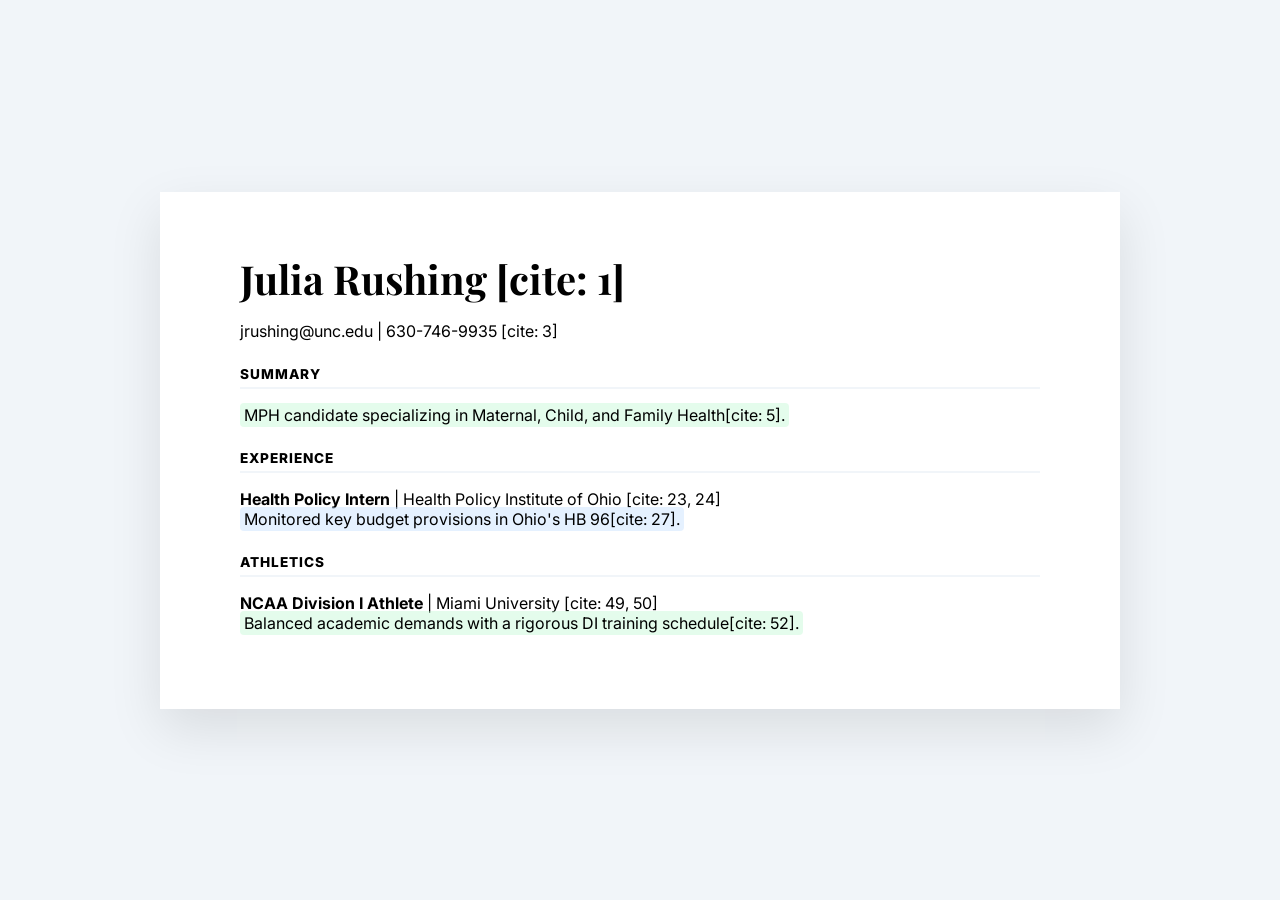
==== resume.html @ e6a3c58b "updates" ====
<!DOCTYPE html>
<html lang="en">
<head>
    <meta charset="UTF-8">
    <meta name="viewport" content="width=device-width, initial-scale=1.0">
    <title>Julia Rushing | Interactive Resume Tour</title>
    <link href="https://fonts.googleapis.com/css2?family=Inter:wght@400;600;800&family=Playfair+Display:wght@700&display=swap" rel="stylesheet">
    <style>
        :root {
            --bg: #f1f5f9;
            --text: #1e293b;
            --transition: all 0.5s cubic-bezier(0.16, 1, 0.3, 1);
        }

        body {
            font-family: 'Inter', sans-serif;
            background: var(--bg);
            margin: 0;
            display: flex;
            justify-content: center;
            align-items: center;
            min-height: 100vh;
            overflow: hidden;
        }

        /* Resume Container */
        .resume-container {
            width: 800px;
            background: white;
            padding: 60px 80px;
            box-shadow: 0 20px 50px rgba(0,0,0,0.1);
            position: relative;
            transition: var(--transition);
            z-index: 1;
        }

        /* Dynamic Shift when comment is active */
        .resume-container.shifted {
            transform: scale(0.95) translateX(-20px);
            filter: blur(2px);
            pointer-events: none;
        }

        h1 { font-family: 'Playfair Display', serif; font-size: 2.5rem; margin: 0; }
        .section-title { 
            font-weight: 800; border-bottom: 2px solid #f1f5f9; 
            margin: 25px 0 10px; padding-bottom: 5px; 
            text-transform: uppercase; font-size: 0.85rem; letter-spacing: 1px;
        }

        .highlight {
            cursor: pointer;
            padding: 2px 4px;
            border-radius: 4px;
            transition: 0.3s;
        }

        /* Overlay Comment Window */
        #comment-overlay {
            position: fixed;
            top: 50%;
            left: 50%;
            transform: translate(-50%, -40%) scale(0.9);
            width: 400px;
            padding: 30px;
            border-radius: 20px;
            backdrop-filter: blur(10px); /* The "Glass" effect */
            box-shadow: 0 30px 60px rgba(0,0,0,0.15);
            z-index: 100;
            opacity: 0;
            visibility: hidden;
            transition: var(--transition);
            text-align: center;
        }

        #comment-overlay.active {
            opacity: 1;
            visibility: visible;
            transform: translate(-50%, -50%) scale(1);
        }

        .comment-header {
            font-weight: 800;
            text-transform: uppercase;
            font-size: 0.7rem;
            letter-spacing: 2px;
            margin-bottom: 15px;
            display: block;
        }

        .comment-body { font-size: 1.1rem; line-height: 1.5; color: #0f172a; }

        /* Timer Bar inside the Overlay */
        .timer-track {
            margin-top: 25px;
            height: 4px;
            background: rgba(0,0,0,0.1);
            border-radius: 10px;
            overflow: hidden;
        }
        .timer-fill {
            height: 100%;
            width: 100%;
            background: rgba(0,0,0,0.3);
            transition: width 10s linear;
        }

        .close-hint {
            margin-top: 15px;
            font-size: 0.7rem;
            color: rgba(0,0,0,0.4);
            font-weight: 600;
        }
    </style>
</head>
<body>

    <div class="resume-container" id="resume">
        <h1>Julia Rushing [cite: 1]</h1>
        <p>jrushing@unc.edu | 630-746-9935 [cite: 3]</p>

        <div class="section-title">Summary</div>
        <p><span class="highlight" data-title="Mission" data-text="Julia focuses on advancing evidence-based programs to reduce health disparities [cite: 6].">MPH candidate specializing in Maternal, Child, and Family Health[cite: 5].</span></p>

        <div class="section-title">Experience</div>
        <p><strong>Health Policy Intern</strong> | Health Policy Institute of Ohio [cite: 23, 24]<br>
        <span class="highlight" data-title="Policy Impact" data-text="She monitored key budget provisions in Ohio's HB 96 to guide advocacy [cite: 27].">Monitored key budget provisions in Ohio's HB 96[cite: 27].</span></p>

        <div class="section-title">Athletics</div>
        <p><strong>NCAA Division I Athlete</strong> | Miami University [cite: 49, 50]<br>
        <span class="highlight" data-title="Resilience" data-text="Balancing DI training with academics demonstrates high-level time management [cite: 52].">Balanced academic demands with a rigorous DI training schedule[cite: 52].</span></p>
    </div>

    <div id="comment-overlay">
        <span class="comment-header" id="overlay-title"></span>
        <div class="comment-body" id="overlay-body"></div>
        <div class="timer-track"><div class="timer-fill" id="timer"></div></div>
        <div class="close-hint">Click anywhere to dismiss</div>
    </div>

    <script>
        const colors = [
            'rgba(254, 240, 138, 0.9)', // Yellow
            'rgba(187, 247, 208, 0.9)', // Green
            'rgba(191, 219, 254, 0.9)', // Blue
            'rgba(251, 207, 232, 0.9)', // Pink
            'rgba(221, 214, 254, 0.9)'  // Purple
        ];
        
        let timerOut;

        // Randomize highlights on load
        document.querySelectorAll('.highlight').forEach((el, i) => {
            const color = colors[Math.floor(Math.random() * colors.length)];
            el.style.backgroundColor = color.replace('0.9', '0.4'); // Lighter for the text highlight
            
            el.addEventListener('click', (e) => {
                e.stopPropagation();
                openComment(el.dataset.title, el.dataset.text, color);
            });
        });

        function openComment(title, text, color) {
            const overlay = document.getElementById('comment-overlay');
            const resume = document.getElementById('resume');
            const timer = document.getElementById('timer');

            // Reset Timer
            clearTimeout(timerOut);
            timer.style.transition = 'none';
            timer.style.width = '100%';

            // Set Content & Style
            document.getElementById('overlay-title').innerText = title;
            document.getElementById('overlay-body').innerText = text;
            overlay.style.backgroundColor = color;
            
            // Show
            overlay.classList.add('active');
            resume.classList.add('shifted');

            // Animate Timer
            setTimeout(() => {
                timer.style.transition = 'width 10s linear';
                timer.style.width = '0%';
            }, 50);

            timerOut = setTimeout(closeComment, 10000);
        }

        function closeComment() {
            document.getElementById('comment-overlay').classList.remove('active');
            document.getElementById('resume').classList.remove('shifted');
            clearTimeout(timerOut);
        }

        // Close on background click
        document.addEventListener('click', closeComment);
    </script>
</body>
</html>
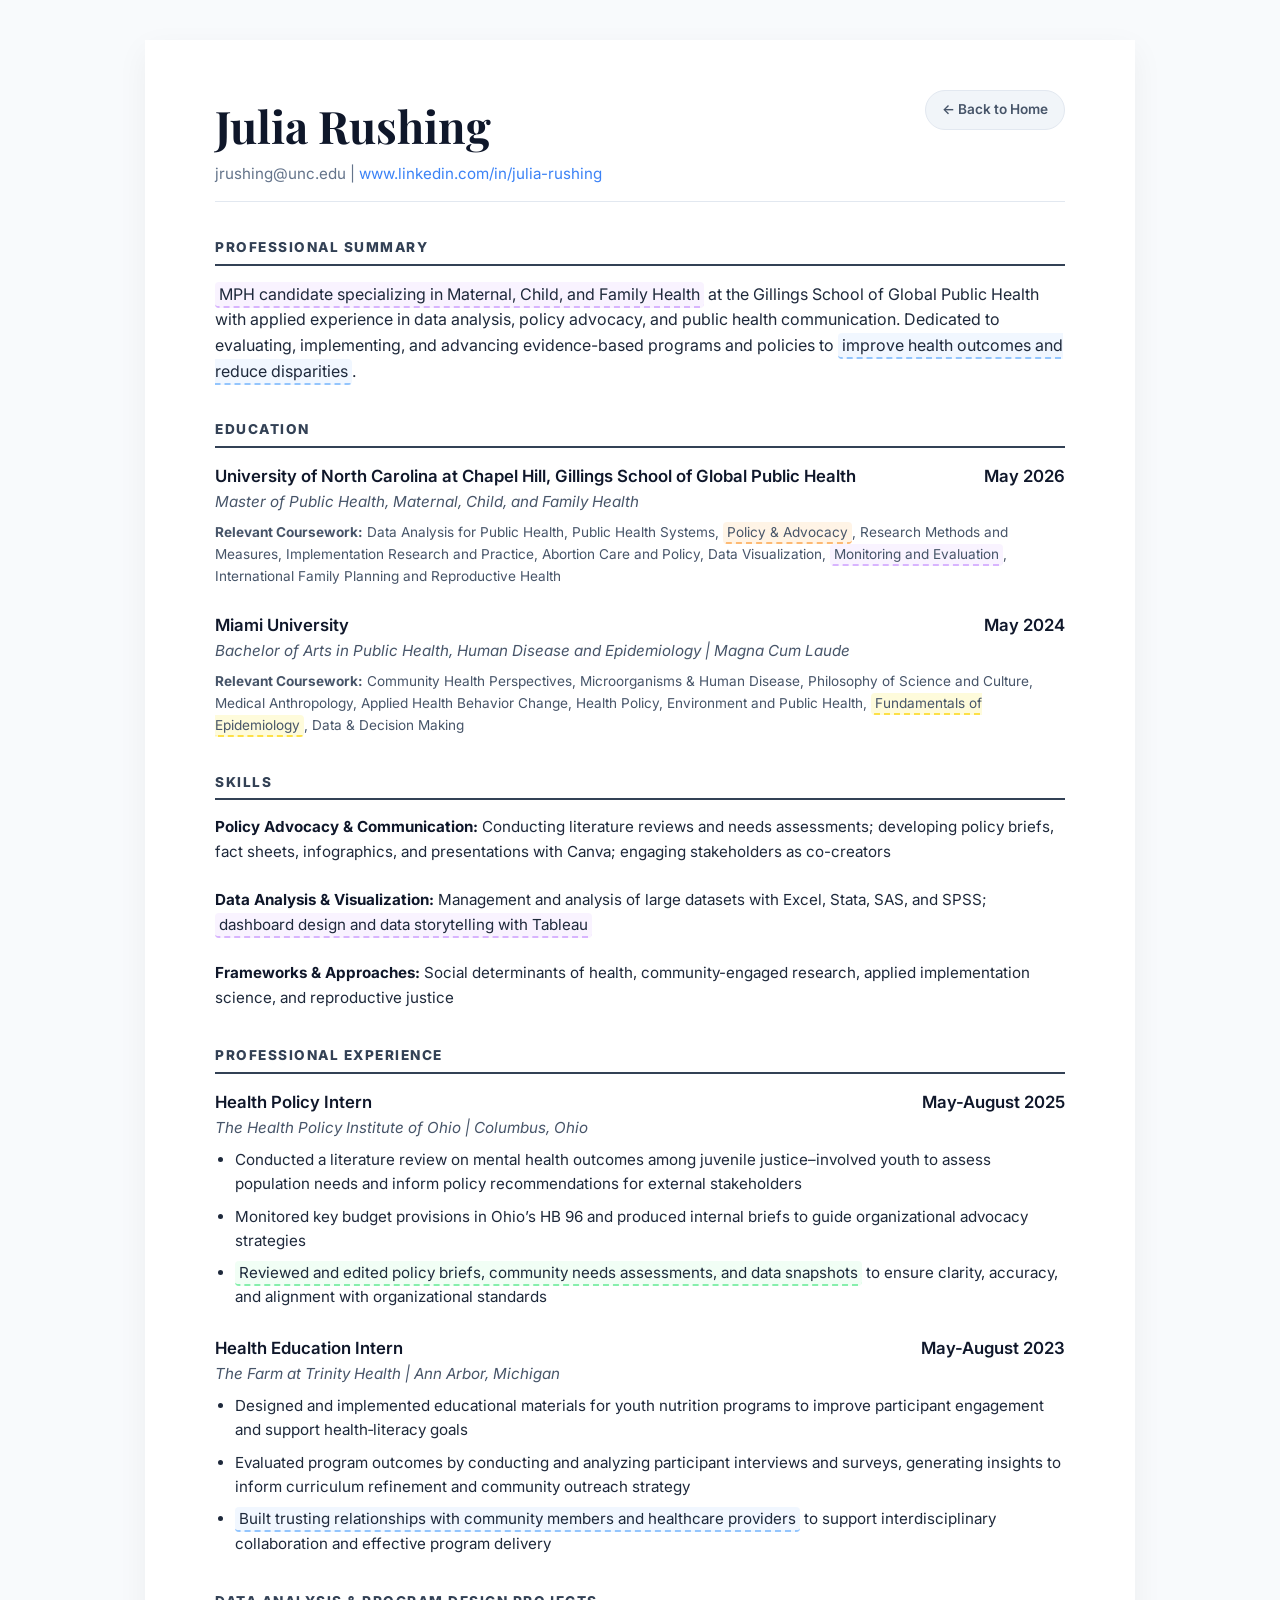
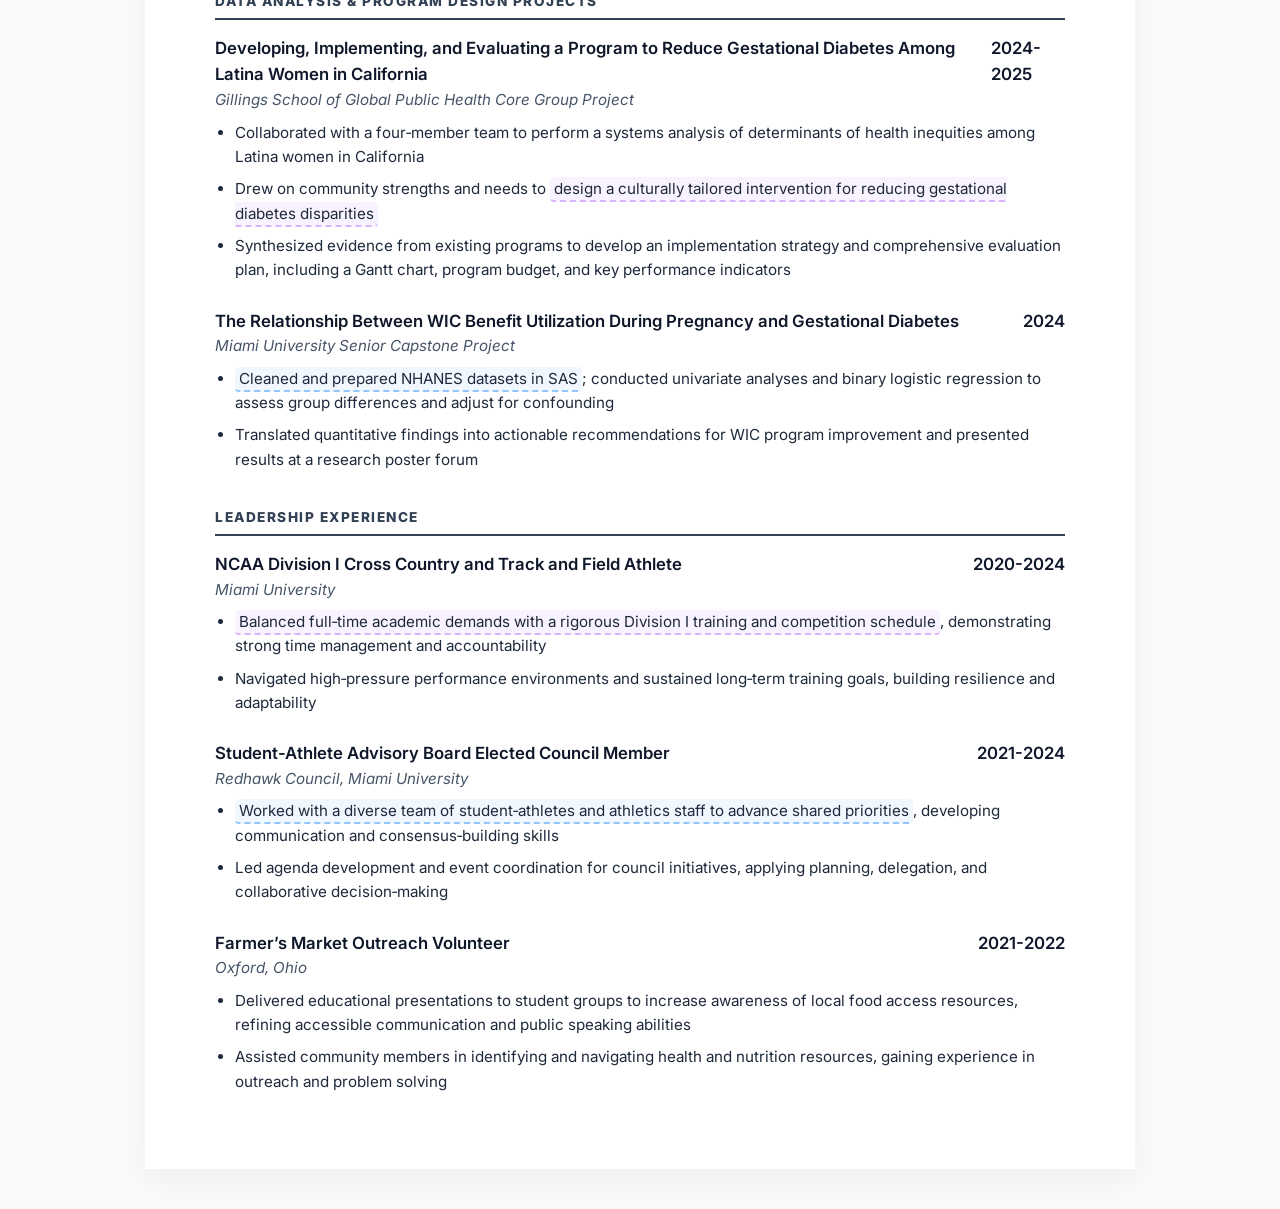
==== commit e77c8984: "interactive resume" ====
--- a/resume.html
+++ b/resume.html
@@ -1,201 +1,213 @@
 <!DOCTYPE html>
 <html lang="en">
+
 <head>
     <meta charset="UTF-8">
     <meta name="viewport" content="width=device-width, initial-scale=1.0">
-    <title>Julia Rushing | Interactive Resume Tour</title>
-    <link href="https://fonts.googleapis.com/css2?family=Inter:wght@400;600;800&family=Playfair+Display:wght@700&display=swap" rel="stylesheet">
-    <style>
-        :root {
-            --bg: #f1f5f9;
-            --text: #1e293b;
-            --transition: all 0.5s cubic-bezier(0.16, 1, 0.3, 1);
-        }
-
-        body {
-            font-family: 'Inter', sans-serif;
-            background: var(--bg);
-            margin: 0;
-            display: flex;
-            justify-content: center;
-            align-items: center;
-            min-height: 100vh;
-            overflow: hidden;
-        }
-
-        /* Resume Container */
-        .resume-container {
-            width: 800px;
-            background: white;
-            padding: 60px 80px;
-            box-shadow: 0 20px 50px rgba(0,0,0,0.1);
-            position: relative;
-            transition: var(--transition);
-            z-index: 1;
-        }
-
-        /* Dynamic Shift when comment is active */
-        .resume-container.shifted {
-            transform: scale(0.95) translateX(-20px);
-            filter: blur(2px);
-            pointer-events: none;
-        }
-
-        h1 { font-family: 'Playfair Display', serif; font-size: 2.5rem; margin: 0; }
-        .section-title { 
-            font-weight: 800; border-bottom: 2px solid #f1f5f9; 
-            margin: 25px 0 10px; padding-bottom: 5px; 
-            text-transform: uppercase; font-size: 0.85rem; letter-spacing: 1px;
-        }
-
-        .highlight {
-            cursor: pointer;
-            padding: 2px 4px;
-            border-radius: 4px;
-            transition: 0.3s;
-        }
-
-        /* Overlay Comment Window */
-        #comment-overlay {
-            position: fixed;
-            top: 50%;
-            left: 50%;
-            transform: translate(-50%, -40%) scale(0.9);
-            width: 400px;
-            padding: 30px;
-            border-radius: 20px;
-            backdrop-filter: blur(10px); /* The "Glass" effect */
-            box-shadow: 0 30px 60px rgba(0,0,0,0.15);
-            z-index: 100;
-            opacity: 0;
-            visibility: hidden;
-            transition: var(--transition);
-            text-align: center;
-        }
-
-        #comment-overlay.active {
-            opacity: 1;
-            visibility: visible;
-            transform: translate(-50%, -50%) scale(1);
-        }
-
-        .comment-header {
-            font-weight: 800;
-            text-transform: uppercase;
-            font-size: 0.7rem;
-            letter-spacing: 2px;
-            margin-bottom: 15px;
-            display: block;
-        }
-
-        .comment-body { font-size: 1.1rem; line-height: 1.5; color: #0f172a; }
-
-        /* Timer Bar inside the Overlay */
-        .timer-track {
-            margin-top: 25px;
-            height: 4px;
-            background: rgba(0,0,0,0.1);
-            border-radius: 10px;
-            overflow: hidden;
-        }
-        .timer-fill {
-            height: 100%;
-            width: 100%;
-            background: rgba(0,0,0,0.3);
-            transition: width 10s linear;
-        }
-
-        .close-hint {
-            margin-top: 15px;
-            font-size: 0.7rem;
-            color: rgba(0,0,0,0.4);
-            font-weight: 600;
-        }
-    </style>
+    <title>Julia Rushing | Interactive Resume</title>
+    <link
+        href="https://fonts.googleapis.com/css2?family=Inter:wght@400;600;800&family=Playfair+Display:wght@700&display=swap"
+        rel="stylesheet">
+    <link type="text/css" rel="stylesheet" href="./stylesheets/resume.css">
 </head>
+
 <body>
+    <script src="./scripts/resume.js" defer></script>
 
     <div class="resume-container" id="resume">
-        <h1>Julia Rushing [cite: 1]</h1>
-        <p>jrushing@unc.edu | 630-746-9935 [cite: 3]</p>
-
-        <div class="section-title">Summary</div>
-        <p><span class="highlight" data-title="Mission" data-text="Julia focuses on advancing evidence-based programs to reduce health disparities [cite: 6].">MPH candidate specializing in Maternal, Child, and Family Health[cite: 5].</span></p>
-
-        <div class="section-title">Experience</div>
-        <p><strong>Health Policy Intern</strong> | Health Policy Institute of Ohio [cite: 23, 24]<br>
-        <span class="highlight" data-title="Policy Impact" data-text="She monitored key budget provisions in Ohio's HB 96 to guide advocacy [cite: 27].">Monitored key budget provisions in Ohio's HB 96[cite: 27].</span></p>
-
-        <div class="section-title">Athletics</div>
-        <p><strong>NCAA Division I Athlete</strong> | Miami University [cite: 49, 50]<br>
-        <span class="highlight" data-title="Resilience" data-text="Balancing DI training with academics demonstrates high-level time management [cite: 52].">Balanced academic demands with a rigorous DI training schedule[cite: 52].</span></p>
+        <a href="index.html" class="home-btn">← Back to Home</a>
+        <h1>Julia Rushing</h1>
+        <div class="contact-info">
+            jrushing@unc.edu |
+            <a href="https://www.linkedin.com/in/julia-rushing" target="_blank">www.linkedin.com/in/julia-rushing</a>
+        </div>
+
+        <div class="section-title">Professional Summary</div>
+        <p>
+            <span class="highlight" data-title="Expertise"
+                data-text="I'm specifically trained in Maternal, Child, and Family Health at one of the top-ranked public health schools in the US.">MPH
+                candidate specializing in Maternal, Child, and Family Health</span> at the Gillings School of Global
+            Public Health with applied experience in data analysis, policy advocacy, and public health communication.
+            Dedicated to evaluating, implementing, and advancing evidence-based programs and policies to <span
+                class="highlight" data-title="The Mission"
+                data-text="My career focus is rooted in health equity—ensuring that systemic disparities are addressed through data-driven decisions.">improve
+                health outcomes and reduce disparities</span>.
+        </p>
+
+        <div class="section-title">Education</div>
+        <div class="entry">
+            <div class="entry-header">
+                <span>University of North Carolina at Chapel Hill, Gillings School of Global Public Health</span>
+                <span>May 2026</span>
+            </div>
+            <div class="entry-sub">Master of Public Health, Maternal, Child, and Family Health</div>
+            <div class="coursework"><strong>Relevant Coursework:</strong> Data Analysis for Public Health, Public Health
+                Systems, <span class="highlight" data-title="Policy Translation"
+                    data-text="Equipped with specialized knowledge to navigate complex family health policies, bridging the gap between academic research and actionable legislation.">Policy
+                    & Advocacy</span>, Research Methods and Measures, Implementation Research and Practice,
+                Abortion Care and Policy, Data Visualization, <span class="highlight" data-title="Applied Evaluation"
+                    data-text="Trained to design rigorous evaluation frameworks that ensure public health interventions deliver measurable, real-world impact.">Monitoring
+                    and Evaluation</span>, International Family Planning
+                and Reproductive Health</div>
+        </div>
+
+        <div class="entry">
+            <div class="entry-header">
+                <span>Miami University</span>
+                <span>May 2024</span>
+            </div>
+            <div class="entry-sub">Bachelor of Arts in Public Health, Human Disease and Epidemiology | Magna Cum Laude
+            </div>
+            <div class="coursework"><strong>Relevant Coursework:</strong> Community Health Perspectives, Microorganisms
+                & Human Disease, Philosophy of Science and Culture, Medical Anthropology, Applied Health Behavior
+                Change, Health Policy, Environment and Public Health, <span class="highlight"
+                    data-title="Quantitative Foundation"
+                    data-text="Built a strong analytical foundation, paving the way for advanced data modeling and statistical analysis at the graduate level.">Fundamentals
+                    of Epidemiology</span>, Data & Decision
+                Making</div>
+        </div>
+        <div class="section-title">Skills</div>
+        <div class="skills-list">
+            <strong>Policy Advocacy & Communication:</strong> Conducting literature reviews and needs assessments;
+            developing policy briefs, fact sheets, infographics, and presentations with Canva; engaging stakeholders as
+            co-creators<br><br>
+            <strong>Data Analysis & Visualization:</strong> Management and analysis of large datasets with Excel, Stata,
+            SAS, and SPSS; <span class="highlight" data-title="Data Storytelling"
+                data-text="Proficient in translating complex datasets into accessible visual insights for diverse stakeholders.">dashboard
+                design and data storytelling with Tableau</span><br><br>
+            <strong>Frameworks & Approaches:</strong> Social determinants of health, community-engaged research, applied
+            implementation science, and reproductive justice
+        </div>
+
+        <div class="section-title">Professional Experience</div>
+        <div class="entry">
+            <div class="entry-header">
+                <span>Health Policy Intern</span>
+                <span>May-August 2025</span>
+            </div>
+            <div class="entry-sub">The Health Policy Institute of Ohio | Columbus, Ohio</div>
+            <ul>
+                <li>Conducted a literature review on mental health outcomes among juvenile justice–involved youth to
+                    assess population needs and inform policy recommendations for external stakeholders</li>
+                <li>Monitored key budget provisions in Ohio’s HB 96 and produced internal briefs to guide organizational
+                    advocacy strategies</li>
+                <li><span class="highlight" data-title="Quality Assurance"
+                        data-text="Ensuring clarity and accuracy in data snapshots is critical for maintaining credibility with both policymakers and community stakeholders.">Reviewed
+                        and edited policy briefs, community needs assessments, and data snapshots</span> to ensure
+                    clarity, accuracy, and alignment with organizational standards</li>
+            </ul>
+        </div>
+
+        <div class="entry">
+            <div class="entry-header">
+                <span>Health Education Intern</span>
+                <span>May-August 2023</span>
+            </div>
+            <div class="entry-sub">The Farm at Trinity Health | Ann Arbor, Michigan</div>
+            <ul>
+                <li>Designed and implemented educational materials for youth nutrition programs to improve participant
+                    engagement and support health‑literacy goals</li>
+                <li>Evaluated program outcomes by conducting and analyzing participant interviews and surveys,
+                    generating insights to inform curriculum refinement and community outreach strategy</li>
+                <li><span class="highlight" data-title="Stakeholder Engagement"
+                        data-text="Interdisciplinary collaboration  was prioritized to ensure our interventions were truly community-centered.">Built
+                        trusting relationships with community members and healthcare providers</span> to support
+                    interdisciplinary collaboration and effective program delivery</li>
+            </ul>
+        </div>
+
+        <div class="section-title">Data Analysis & Program Design Projects</div>
+        <div class="entry">
+            <div class="entry-header">
+                <span>Developing, Implementing, and Evaluating a Program to Reduce Gestational Diabetes Among Latina
+                    Women in California</span>
+                <span>2024-2025</span>
+            </div>
+            <div class="entry-sub">Gillings School of Global Public Health Core Group Project</div>
+            <ul>
+                <li>Collaborated with a four‑member team to perform a systems analysis of determinants of health
+                    inequities among Latina women in California</li>
+                <li>Drew on community strengths and needs to <span class="highlight"
+                        data-title="Culturally Tailored Care"
+                        data-text="This project utilized a community-engaged approach to ensure interventions were appropriate and effective.">design
+                        a culturally tailored intervention for reducing gestational diabetes disparities</span></li>
+                <li>Synthesized evidence from existing programs to develop an implementation strategy and comprehensive
+                    evaluation plan, including a Gantt chart, program budget, and key performance indicators</li>
+            </ul>
+        </div>
+
+        <div class="entry">
+            <div class="entry-header">
+                <span>The Relationship Between WIC Benefit Utilization During Pregnancy and Gestational Diabetes</span>
+                <span>2024</span>
+            </div>
+            <div class="entry-sub">Miami University Senior Capstone Project</div>
+            <ul>
+                <li><span class="highlight" data-title="Quantitative Analysis"
+                        data-text="Demonstrates high-level proficiency in managing and analyzing large-scale federal health datasets.">Cleaned
+                        and prepared NHANES datasets in SAS</span>; conducted univariate analyses and binary logistic
+                    regression to assess group differences and adjust for confounding</li>
+                <li>Translated quantitative findings into actionable recommendations for WIC program improvement and
+                    presented results at a research poster forum</li>
+            </ul>
+        </div>
+
+        <div class="section-title">Leadership Experience</div>
+        <div class="entry">
+            <div class="entry-header">
+                <span>NCAA Division I Cross Country and Track and Field Athlete</span>
+                <span>2020-2024</span>
+            </div>
+            <div class="entry-sub">Miami University</div>
+            <ul>
+                <li><span class="highlight" data-title="Work Ethic"
+                        data-text="Balancing DI sports with a Magna Cum Laude degree proves exceptional time management, discipline, and dedication.">Balanced
+                        full‑time academic demands with a rigorous Division I training and competition schedule</span>,
+                    demonstrating strong time management and accountability</li>
+                <li>Navigated high‑pressure performance environments and sustained long‑term training goals, building
+                    resilience and adaptability</li>
+            </ul>
+        </div>
+
+        <div class="entry">
+            <div class="entry-header">
+                <span>Student-Athlete Advisory Board Elected Council Member</span>
+                <span>2021-2024</span>
+            </div>
+            <div class="entry-sub">Redhawk Council, Miami University</div>
+            <ul>
+                <li><span class="highlight" data-title="Consensus Building"
+                        data-text="Acted as a vital bridge between administration and the student body to achieve collective goals.">Worked
+                        with a diverse team of student‑athletes and athletics staff to advance shared priorities</span>,
+                    developing communication and consensus‑building skills</li>
+                <li>Led agenda development and event coordination for council initiatives, applying planning,
+                    delegation, and collaborative decision‑making</li>
+            </ul>
+        </div>
+
+        <div class="entry">
+            <div class="entry-header">
+                <span>Farmer’s Market Outreach Volunteer</span>
+                <span>2021-2022</span>
+            </div>
+            <div class="entry-sub">Oxford, Ohio</div>
+            <ul>
+                <li>Delivered educational presentations to student groups to increase awareness of local food access
+                    resources, refining accessible communication and public speaking abilities</li>
+                <li>Assisted community members in identifying and navigating health and nutrition resources, gaining
+                    experience in outreach and problem solving</li>
+            </ul>
+        </div>
     </div>
 
     <div id="comment-overlay">
         <span class="comment-header" id="overlay-title"></span>
         <div class="comment-body" id="overlay-body"></div>
-        <div class="timer-track"><div class="timer-fill" id="timer"></div></div>
+        <div class="timer-track">
+            <div class="timer-fill" id="timer"></div>
+        </div>
         <div class="close-hint">Click anywhere to dismiss</div>
     </div>
-
-    <script>
-        const colors = [
-            'rgba(254, 240, 138, 0.9)', // Yellow
-            'rgba(187, 247, 208, 0.9)', // Green
-            'rgba(191, 219, 254, 0.9)', // Blue
-            'rgba(251, 207, 232, 0.9)', // Pink
-            'rgba(221, 214, 254, 0.9)'  // Purple
-        ];
-        
-        let timerOut;
-
-        // Randomize highlights on load
-        document.querySelectorAll('.highlight').forEach((el, i) => {
-            const color = colors[Math.floor(Math.random() * colors.length)];
-            el.style.backgroundColor = color.replace('0.9', '0.4'); // Lighter for the text highlight
-            
-            el.addEventListener('click', (e) => {
-                e.stopPropagation();
-                openComment(el.dataset.title, el.dataset.text, color);
-            });
-        });
-
-        function openComment(title, text, color) {
-            const overlay = document.getElementById('comment-overlay');
-            const resume = document.getElementById('resume');
-            const timer = document.getElementById('timer');
-
-            // Reset Timer
-            clearTimeout(timerOut);
-            timer.style.transition = 'none';
-            timer.style.width = '100%';
-
-            // Set Content & Style
-            document.getElementById('overlay-title').innerText = title;
-            document.getElementById('overlay-body').innerText = text;
-            overlay.style.backgroundColor = color;
-            
-            // Show
-            overlay.classList.add('active');
-            resume.classList.add('shifted');
-
-            // Animate Timer
-            setTimeout(() => {
-                timer.style.transition = 'width 10s linear';
-                timer.style.width = '0%';
-            }, 50);
-
-            timerOut = setTimeout(closeComment, 10000);
-        }
-
-        function closeComment() {
-            document.getElementById('comment-overlay').classList.remove('active');
-            document.getElementById('resume').classList.remove('shifted');
-            clearTimeout(timerOut);
-        }
-
-        // Close on background click
-        document.addEventListener('click', closeComment);
-    </script>
 </body>
+
 </html>
--- a/stylesheets/resume.css
+++ b/stylesheets/resume.css
@@ -0,0 +1,202 @@
+:root {
+    --bg: #f8fafc;
+    --text: #1e293b;
+    --accent: #3b82f6;
+    --transition: all 0.5s cubic-bezier(0.16, 1, 0.3, 1);
+}
+
+body {
+    font-family: 'Inter', sans-serif;
+    background: var(--bg);
+    margin: 0;
+    display: flex;
+    justify-content: center;
+    padding: 40px 20px;
+    color: var(--text);
+    line-height: 1.6;
+}
+
+/* Resume Container */
+.resume-container {
+    width: 100%;
+    max-width: 850px;
+    background: white;
+    padding: 50px 70px;
+    box-shadow: 0 10px 30px rgba(0, 0, 0, 0.05);
+    position: relative;
+    transition: var(--transition);
+}
+
+.resume-container.shifted {
+    transform: scale(0.98);
+    filter: blur(3px);
+    pointer-events: none;
+}
+
+/* Typography */
+h1 {
+    font-family: 'Playfair Display', serif;
+    font-size: 2.8rem;
+    margin: 0;
+    color: #0f172a;
+}
+
+.contact-info {
+    margin-bottom: 30px;
+    font-size: 0.95rem;
+    color: #64748b;
+    border-bottom: 1px solid #e2e8f0;
+    padding-bottom: 15px;
+}
+
+.contact-info a {
+    color: var(--accent);
+    text-decoration: none;
+}
+
+.section-title {
+    font-weight: 800;
+    border-bottom: 2px solid #334155;
+    margin: 35px 0 15px;
+    padding-bottom: 5px;
+    text-transform: uppercase;
+    font-size: 0.85rem;
+    letter-spacing: 1.5px;
+    color: #334155;
+}
+
+.entry {
+    margin-bottom: 25px;
+}
+
+.entry-header {
+    display: flex;
+    justify-content: space-between;
+    font-weight: 600;
+    font-size: 1.05rem;
+    color: #0f172a;
+}
+
+.entry-sub {
+    font-style: italic;
+    color: #475569;
+    margin-bottom: 8px;
+    font-size: 0.95rem;
+}
+
+ul {
+    padding-left: 20px;
+    margin: 8px 0;
+}
+
+li {
+    margin-bottom: 8px;
+    font-size: 0.95rem;
+}
+
+.skills-list {
+    margin: 10px 0;
+    font-size: 0.95rem;
+}
+
+.skills-list strong {
+    color: #0f172a;
+}
+
+.coursework {
+    font-size: 0.85rem;
+    color: #475569;
+    margin-top: 5px;
+}
+
+.highlight {
+    cursor: pointer;
+    padding: 2px 4px;
+    border-radius: 4px;
+    transition: background-color 0.3s;
+}
+
+/* Overlay Comment Window */
+#comment-overlay {
+    position: fixed;
+    top: 50%;
+    left: 50%;
+    transform: translate(-50%, -40%) scale(0.9);
+    width: 450px;
+    padding: 35px;
+    border-radius: 24px;
+    backdrop-filter: blur(15px);
+    box-shadow: 0 40px 80px rgba(0, 0, 0, 0.2);
+    z-index: 100;
+    opacity: 0;
+    visibility: hidden;
+    transition: var(--transition);
+    text-align: center;
+}
+
+#comment-overlay.active {
+    opacity: 1;
+    visibility: visible;
+    transform: translate(-50%, -50%) scale(1);
+}
+
+.comment-header {
+    font-weight: 800;
+    text-transform: uppercase;
+    font-size: 0.75rem;
+    letter-spacing: 2px;
+    margin-bottom: 15px;
+    display: block;
+    color: #1e293b;
+}
+
+.comment-body {
+    font-size: 1.15rem;
+    line-height: 1.6;
+    color: #0f172a;
+    font-weight: 500;
+}
+
+.timer-track {
+    margin-top: 30px;
+    height: 4px;
+    background: rgba(0, 0, 0, 0.05);
+    border-radius: 10px;
+    overflow: hidden;
+}
+
+.timer-fill {
+    height: 100%;
+    width: 100%;
+    background: rgba(0, 0, 0, 0.2);
+    transition: width 8s linear;
+}
+
+.close-hint {
+    margin-top: 20px;
+    font-size: 0.75rem;
+    color: rgba(0, 0, 0, 0.4);
+}
+
+.home-btn {
+    position: absolute;
+    top: 50px;
+    right: 70px;
+    padding: 8px 16px;
+    background: #f1f5f9;
+    color: #475569;
+    text-decoration: none;
+    font-size: 0.85rem;
+    font-weight: 600;
+    border-radius: 20px;
+    border: 1px solid #e2e8f0;
+    transition: all 0.3s ease;
+}
+
+.home-btn:hover {
+    background: var(--accent);
+    color: white;
+    border-color: var(--accent);
+    transform: translateY(-2px);
+    box-shadow: 0 4px 12px rgba(59, 130, 246, 0.25);
+}
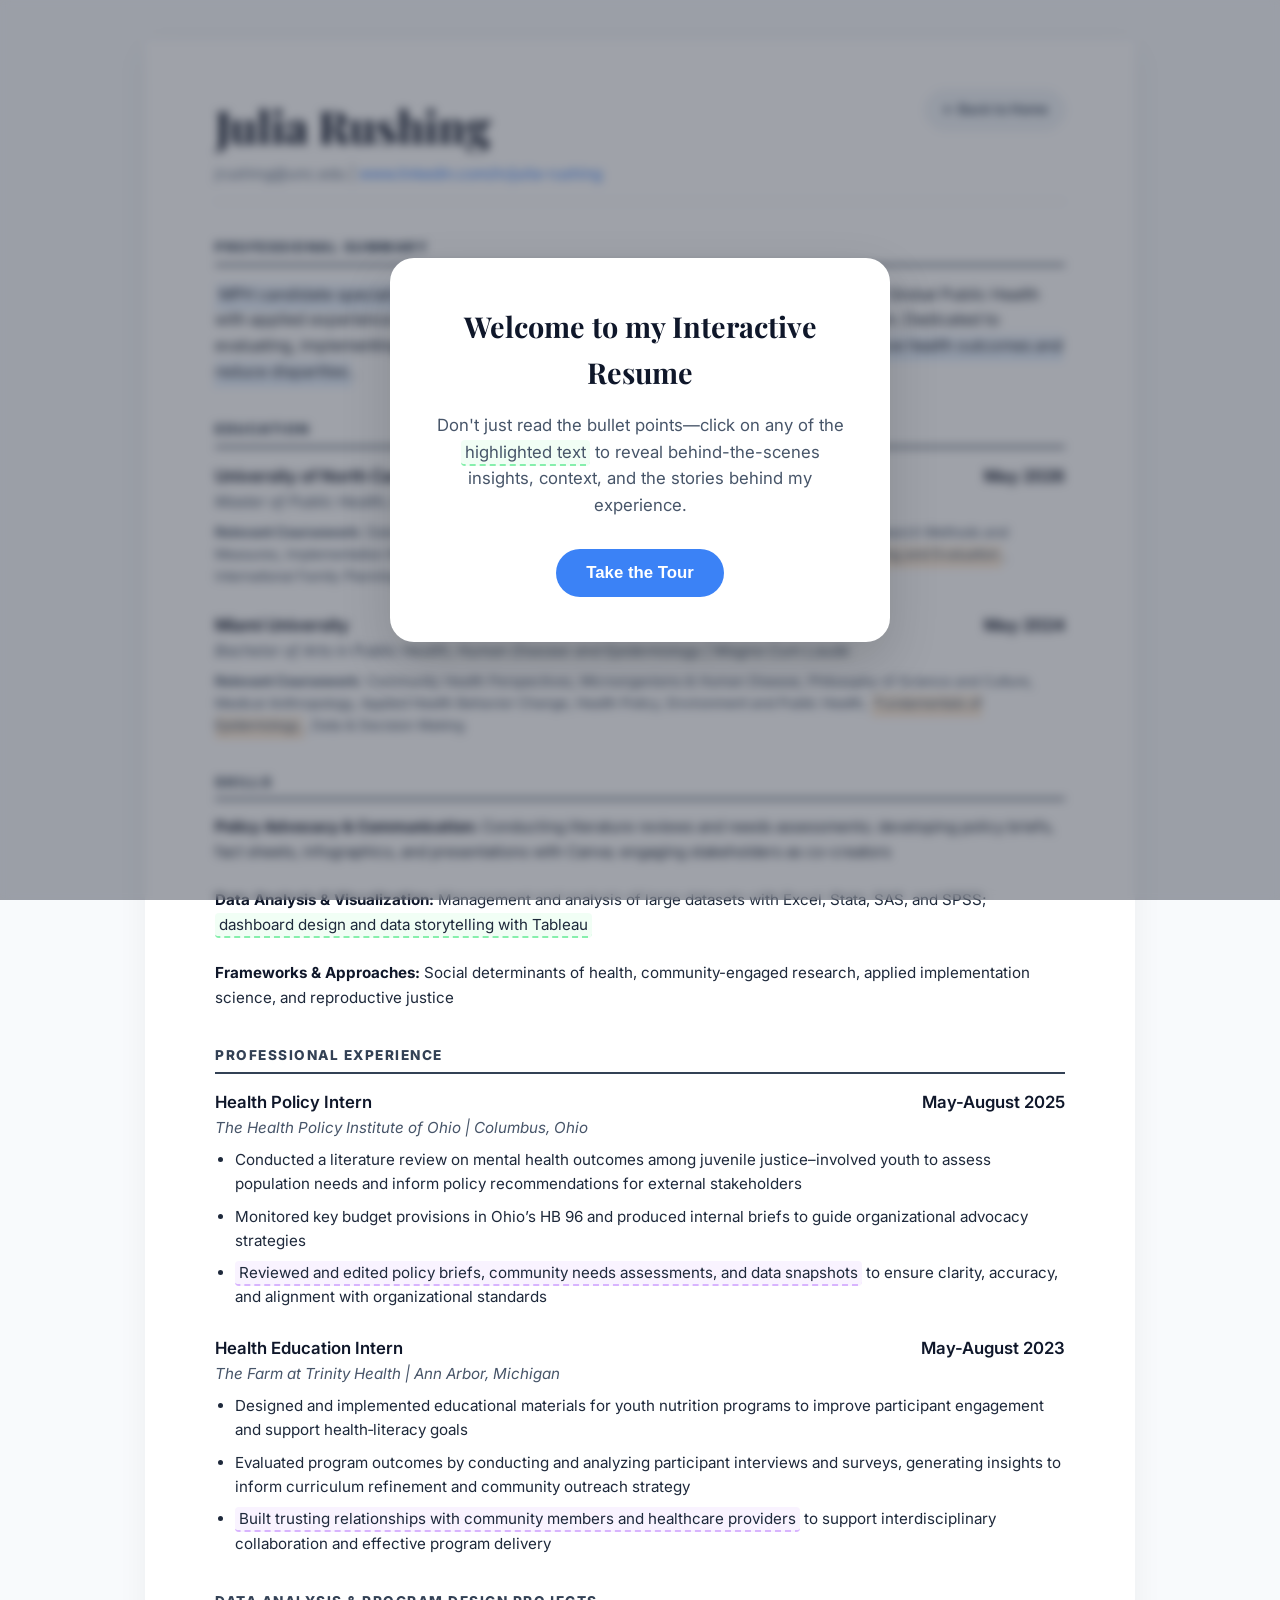
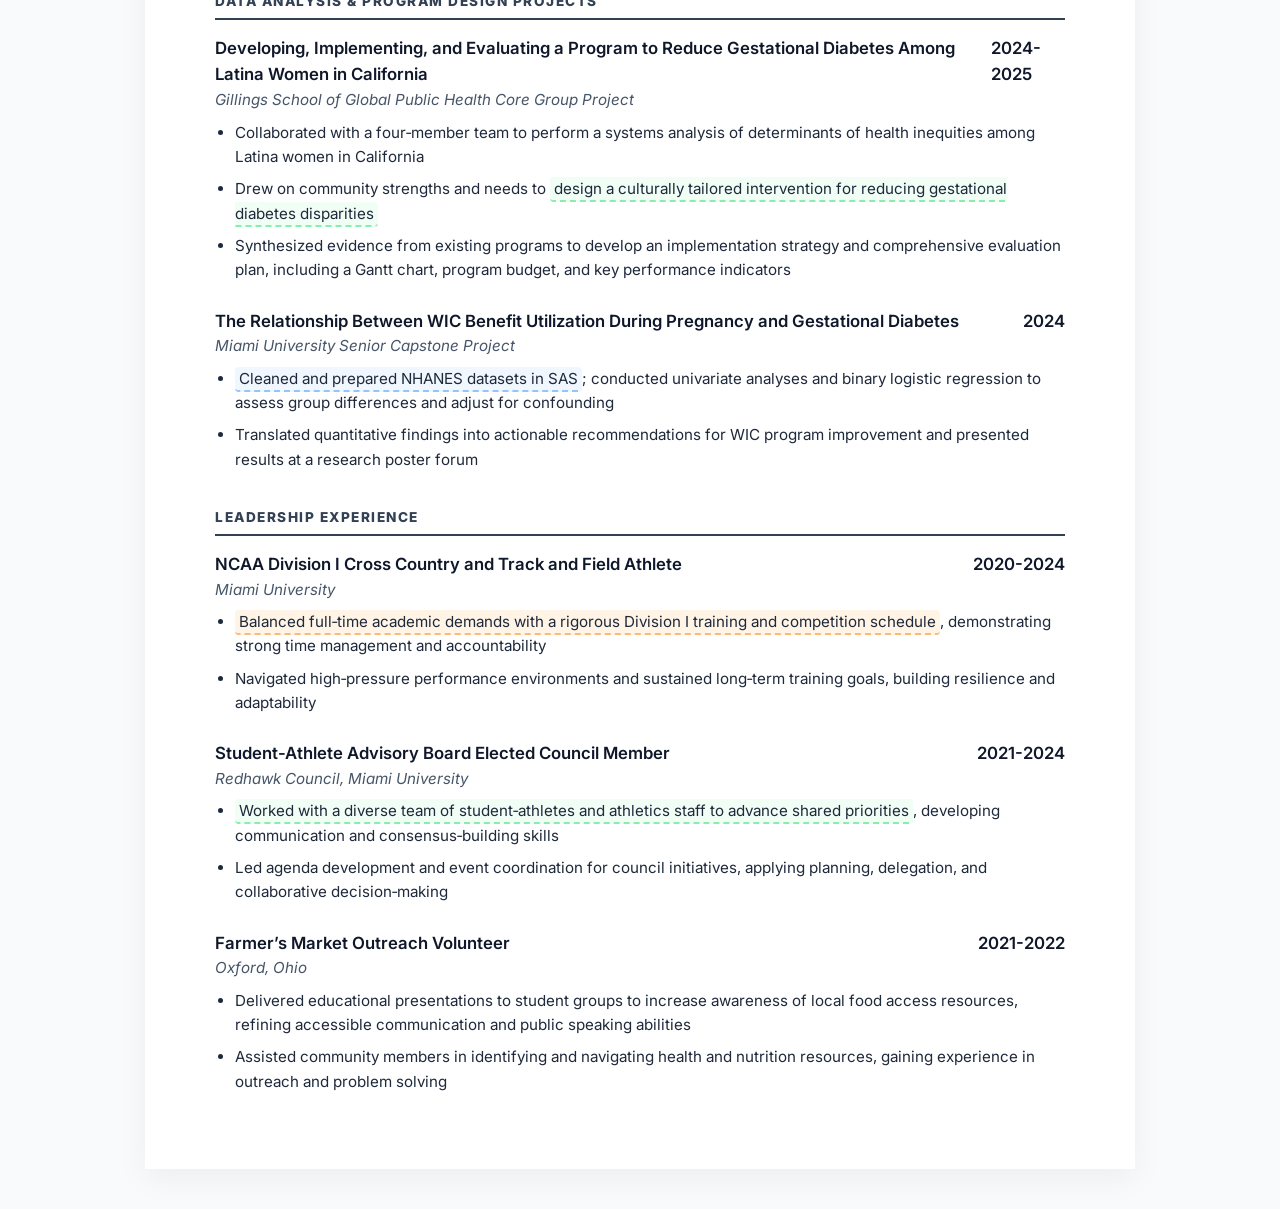
==== commit 20d1d1ce: "adding interactive resume popup" ====
--- a/resume.html
+++ b/resume.html
@@ -13,6 +13,15 @@
 
 <body>
     <script src="./scripts/resume.js" defer></script>
+
+    <div id="welcome-modal">
+        <div class="modal-content">
+            <h2>Welcome to my Interactive Resume</h2>
+            <p>Don't just read the bullet points—click on any of the <span class="highlight no-op">highlighted text</span> to reveal
+                behind-the-scenes insights, context, and the stories behind my experience.</p>
+            <button class="start-btn" onclick="closeWelcomeModal()">Take the Tour</button>
+        </div>
+    </div>
 
     <div class="resume-container" id="resume">
         <a href="index.html" class="home-btn">← Back to Home</a>
--- a/stylesheets/resume.css
+++ b/stylesheets/resume.css
@@ -199,4 +199,83 @@
     border-color: var(--accent);
     transform: translateY(-2px);
     box-shadow: 0 4px 12px rgba(59, 130, 246, 0.25);
+}
+
+/* Welcome Modal Overlay */
+#welcome-modal {
+    position: fixed;
+    top: 0;
+    left: 0;
+    width: 100vw;
+    height: 100vh;
+    background: rgba(15, 23, 42, 0.4);
+    backdrop-filter: blur(5px);
+    display: flex;
+    justify-content: center;
+    align-items: center;
+    z-index: 1000;
+    opacity: 1;
+    transition: opacity 0.5s ease, visibility 0.5s;
+}
+
+#welcome-modal.hidden {
+    opacity: 0;
+    visibility: hidden;
+    pointer-events: none;
+}
+
+/* Welcome Modal Card */
+.modal-content {
+    background: white;
+    padding: 45px 40px;
+    border-radius: 24px;
+    max-width: 420px;
+    text-align: center;
+    box-shadow: 0 20px 50px rgba(0, 0, 0, 0.15);
+    transform: translateY(0) scale(1);
+    transition: transform 0.5s cubic-bezier(0.16, 1, 0.3, 1);
+}
+
+#welcome-modal.hidden .modal-content {
+    transform: translateY(20px) scale(0.95);
+}
+
+.modal-content h2 {
+    font-family: 'Playfair Display', serif;
+    margin-top: 0;
+    margin-bottom: 15px;
+    color: #0f172a;
+    font-size: 1.8rem;
+}
+
+.modal-content p {
+    color: #475569;
+    margin-bottom: 30px;
+    line-height: 1.6;
+    font-size: 1.05rem;
+}
+
+.modal-content strong {
+    color: var(--accent);
+    background: rgba(59, 130, 246, 0.1);
+    padding: 2px 6px;
+    border-radius: 4px;
+}
+
+.start-btn {
+    background: var(--accent);
+    color: white;
+    border: none;
+    padding: 14px 30px;
+    border-radius: 30px;
+    font-size: 1.05rem;
+    font-weight: 600;
+    cursor: pointer;
+    transition: all 0.3s ease;
+}
+
+.start-btn:hover {
+    background: #2563eb;
+    transform: translateY(-2px);
+    box-shadow: 0 6px 16px rgba(59, 130, 246, 0.3);
 }
